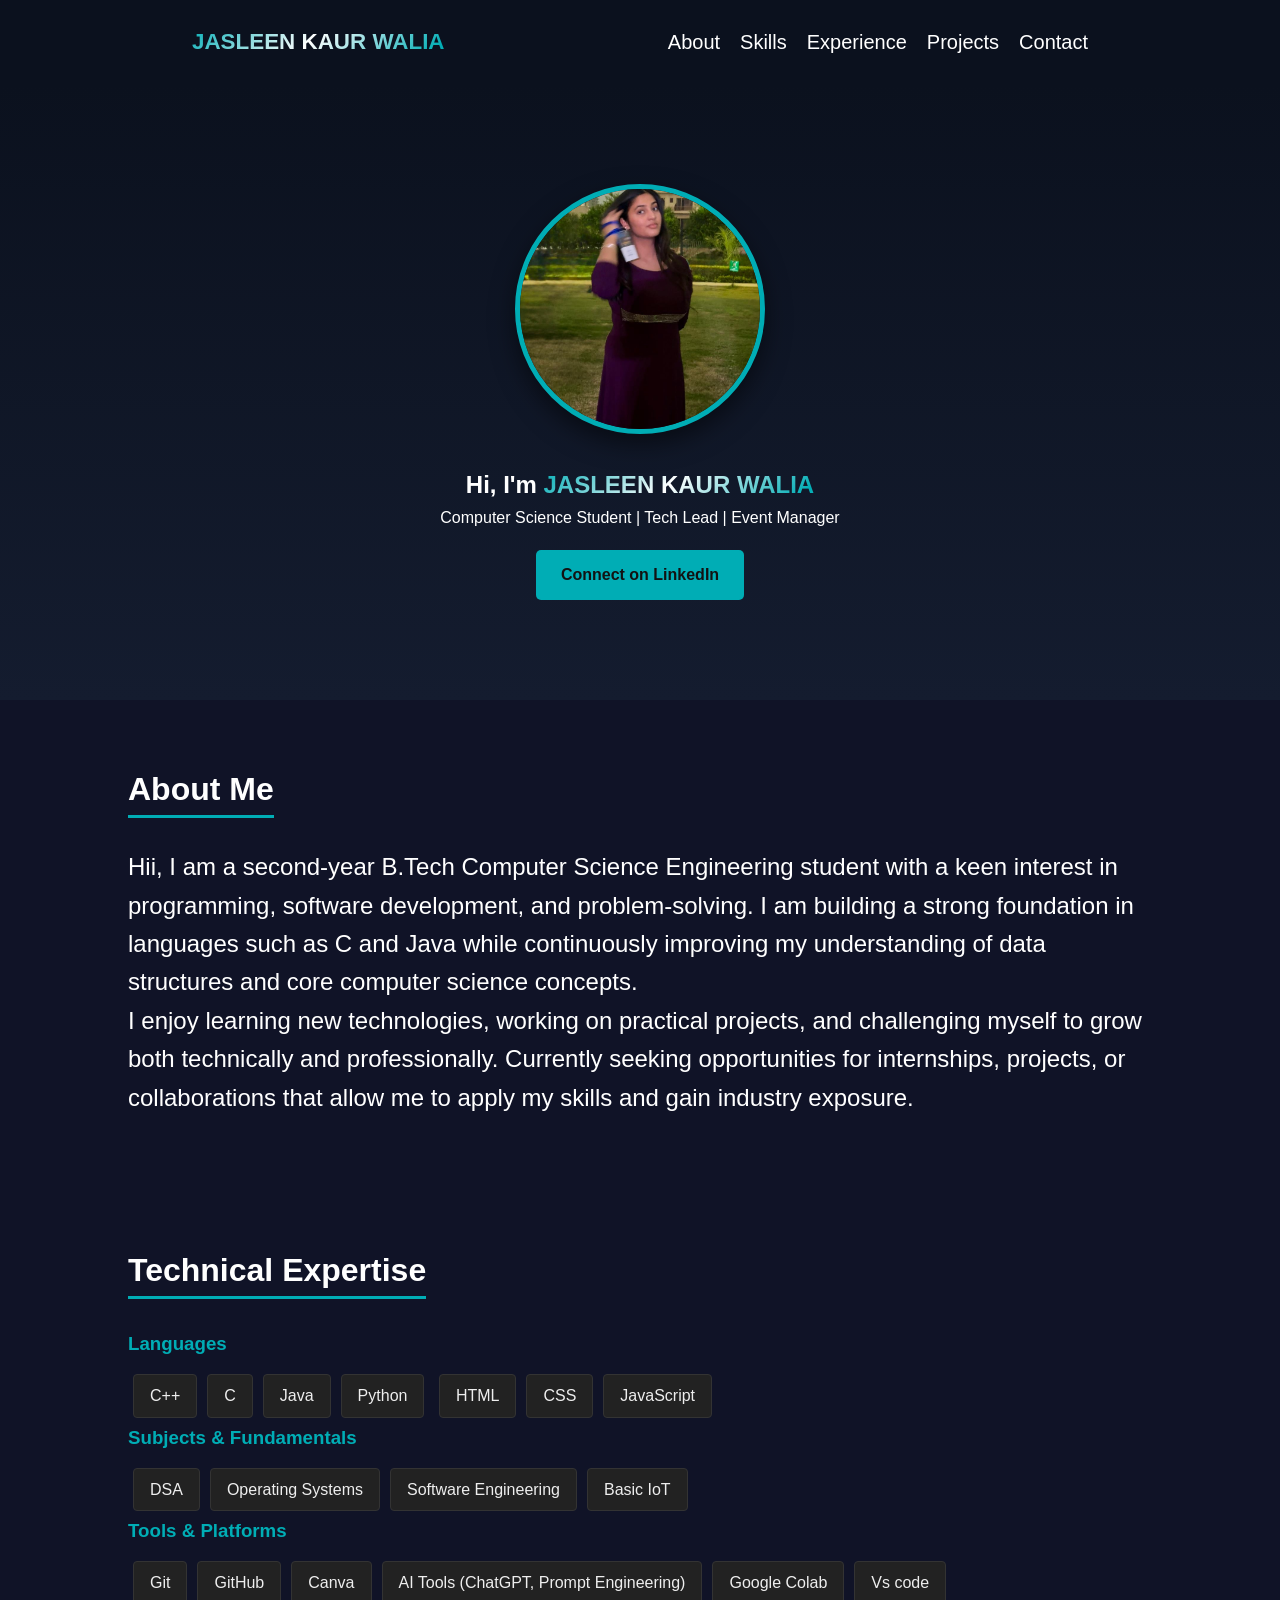
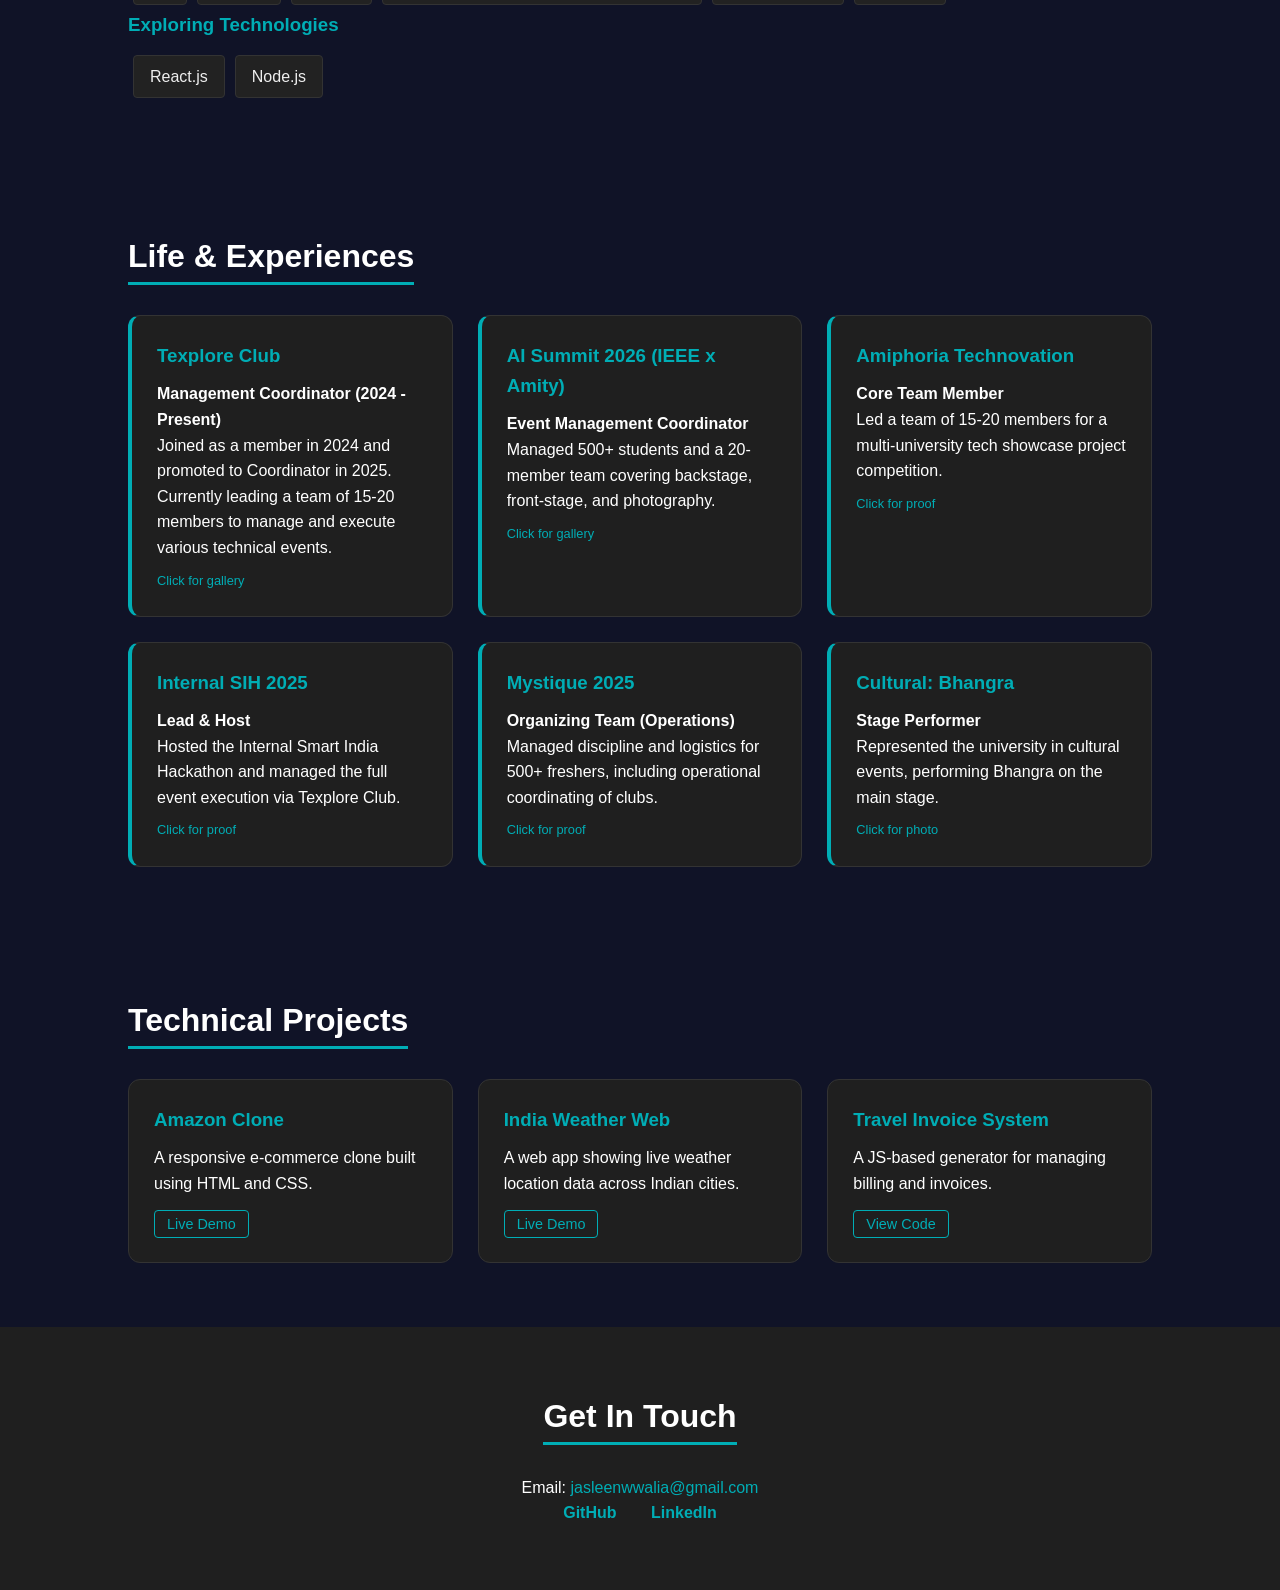
==== index.html @ 43ab3862 "Rename resume.html to index.html" ====
<!DOCTYPE html>
<html lang="en">
<head>
    <meta charset="UTF-8">
    <meta name="viewport" content="width=device-width, initial-scale=1.0">
    <title>Jasleen Kaur Walia | Portfolio</title>
    <link rel="stylesheet" href="resume.css">
</head>
<body>
    <header>
        <nav>
            <div class="logo">
                <span class="animate-character">Jasleen Kaur Walia</span>
            </div>
            <ul>
                <li><a href="#about">About</a></li>
                <li><a href="#skills">Skills</a></li>
                <li><a href="#experience">Experience</a></li>
                <li><a href="#projects">Projects</a></li>
                <li><a href="#contact">Contact</a></li>
            </ul>
        </nav>
    </header>

    <section id="hero">
        <img src="me .jpg" alt="Jasleen's Photo" class="profile-img">
        <h1>Hi, I'm <span class="animate-character">Jasleen Kaur Walia</span></h1>
        <p>Computer Science Student | Tech Lead | Event Manager</p>
        <div class="hero-btns">
            <a href="https://www.linkedin.com/in/jasleen-kwalia154" target="_blank" class="btn-primary">Connect on LinkedIn</a>
        </div>
    </section>

    <section id="about">
        <h2>About Me</h2>
        <div class="aboutme">
            <p>Hii, I am a second-year B.Tech Computer Science Engineering student with a keen interest in programming, software development, and problem-solving. I am building a strong foundation in languages such as C and Java while continuously improving my understanding of data structures and core computer science concepts.</p>
            <p>I enjoy learning new technologies, working on practical projects, and challenging myself to grow both technically and professionally. Currently seeking opportunities for internships, projects, or collaborations that allow me to apply my skills and gain industry exposure.</p>
        </div>
    </section>

    <section id="skills">
        <h2>Technical Expertise</h2>
        <h3>Languages</h3>
        <div class="skill-list">
            <span>C++</span><span>C</span><span>Java</span><span>Python</span>
            <span>HTML</span><span>CSS</span><span>JavaScript</span>
        </div>
        <h3>Subjects & Fundamentals</h3>
        <div class="skill-list">
            <span>DSA</span><span>Operating Systems</span><span>Software Engineering</span><span>Basic IoT</span>
        </div>
        <h3>Tools & Platforms</h3>
        <div class="skill-list">
            <span>Git</span><span>GitHub</span><span>Canva</span><span>AI Tools (ChatGPT, Prompt Engineering)</span><span>Google Colab</span><span>Vs code</span>
        </div>
        <div class="skill-list">
        <h3>Exploring Technologies</h3>
        <span>React.js</span><span>Node.js</span>
        </div>
    </section>

    <section id="experience">
        <h2>Life & Experiences</h2>
        <div class="project-grid">
            <div class="project-card experience-item" onclick="openGallery(['texplore.jpg'], 'Texplore Management Coordinator')">
                <h3>Texplore Club</h3>
                <p><strong>Management Coordinator (2024 - Present)</strong></p>
                <p>Joined as a member in 2024 and promoted to Coordinator in 2025. Currently leading a team of 15-20 members to manage and execute various technical events.</p>
                <span class="click-hint">Click for gallery</span>
            </div>

            <div class="project-card experience-item" onclick="openGallery(['AISUMBMIT1.jpg', 'AISUBMIT2.jpg'], 'AI Summit 2026')">
                <h3>AI Summit 2026 (IEEE x Amity)</h3>
                <p><strong>Event Management Coordinator</strong></p>
                <p>Managed 500+ students and a 20-member team covering backstage, front-stage, and photography.</p>
                <span class="click-hint">Click for gallery</span>
            </div>

            <div class="project-card experience-item" onclick="openGallery(['technovation1.jpg','technovation2.jpg','technovation3.jpg'], 'Amiphoria Core Team')">
                <h3>Amiphoria Technovation</h3>
                <p><strong>Core Team Member</strong></p>
                <p>Led a team of 15-20 members for a multi-university tech showcase project competition.</p>
                <span class="click-hint">Click for proof</span>
            </div>

            <div class="project-card experience-item" onclick="openGallery(['sih1.jpg','sih2.jpg','sih3.jpg'], 'SIH 2025 Host')">
                <h3>Internal SIH 2025</h3>
                <p><strong>Lead & Host</strong></p>
                <p>Hosted the Internal Smart India Hackathon and managed the full event execution via Texplore Club.</p>
                <span class="click-hint">Click for proof</span>
            </div>

            <div class="project-card experience-item" onclick="openGallery(['fresher1.jpg'], 'Mystique 2025 Operations')">
                <h3>Mystique 2025</h3>
                <p><strong>Organizing Team (Operations)</strong></p>
                <p>Managed discipline and logistics for 500+ freshers, including operational coordinating of clubs.</p>
                <span class="click-hint">Click for proof</span>
            </div>

            <div class="project-card experience-item" onclick="openGallery(['bhangra.jpg'], 'Bhangra Performance')">
                <h3>Cultural: Bhangra</h3>
                <p><strong>Stage Performer</strong></p>
                <p>Represented the university in cultural events, performing Bhangra on the main stage.</p>
                <span class="click-hint">Click for photo</span>
            </div>
        </div>
    </section>

    <section id="projects">
        <h2>Technical Projects</h2>
        <div class="project-grid">
            <div class="project-card">
                <h3>Amazon Clone</h3>
                <p>A responsive e-commerce clone built using HTML and CSS.</p>
                <div class="project-links">
                    <a href="https://jaszyw154.github.io/amazoneclone/" target="_blank">Live Demo</a>
                </div>
            </div>
            <div class="project-card">
                <h3>India Weather Web</h3>
                <p>A web app showing live weather location data across Indian cities.</p>
                <div class="project-links">
                    <a href="https://jaszyw154.github.io/weatherweb/" target="_blank">Live Demo</a>
                </div>
            </div>
            <div class="project-card">
                <h3>Travel Invoice System</h3>
                <p>A JS-based generator for managing billing and invoices.</p>
                <div class="project-links">
                    <a href="https://github.com/jaszyw154" target="_blank">View Code</a>
                </div>
            </div>
        </div>
    </section>

    <footer id="contact">
    <h2>Get In Touch</h2>
    <p>Email: <a href="mailto:jasleenwwalia@gmail.com" style="color: #00adb5; text-decoration: none;">jasleenwwalia@gmail.com</a></p>
    <div class="socials">
        <a href="https://github.com/jaszyw154" target="_blank">GitHub</a>
        <a href="https://www.linkedin.com/in/jasleen-kwalia154" target="_blank">LinkedIn</a>
    </div>
</footer>

    <div id="imageModal" class="modal">
        <span class="close" onclick="closeModal()">&times;</span>
        <div class="modal-container">
            <button class="prev" onclick="changeImage(-1)">&#10094;</button>
            <img class="modal-content" id="modalImg">
            <button class="next" onclick="changeImage(1)">&#10095;</button>
        </div>
        <div id="caption"></div>
    </div>

    <script src="resume.js"></script>
</body>
</html>
---- resume.css ----
* {
    margin: 0;
    padding: 0;
    box-sizing: border-box;
    font-family: 'Segoe UI', Tahoma, Geneva, Verdana, sans-serif;
}

body {
    background-color: #101327;
    color: #ffffff;
    line-height: 1.6;
    scroll-behavior: smooth;
}

nav {
    font-size: 1.25rem ;
    display: flex;
    justify-content: space-between;
    align-items: center;
    padding: 1.5rem 15%; /* Moves name in from the left */
    background-color: #0b111e; /* Matches the body exactly */
    position: sticky;
    top: 0;
    z-index: 1000;
}

.animate-character {
    text-transform: uppercase;
    background-image: linear-gradient(
        -225deg,
        #00adb5 0%,   /* Your Cyan */
        #ffffff 25%,  /* White */
        #00adb5 50%,  /* Cyan */
        #ffffff 75%,  /* White */
        #00adb5 100%  /* Cyan */
    );
    background-size: 200% auto;
    background-clip: text;
    -webkit-background-clip: text;
    -webkit-text-fill-color: transparent;
    display: inline-block;
    animation: textclip 3s linear infinite;
    font-weight: 800;
}

@keyframes textclip {
    to {
        background-position: 200% center;
    }
}
.logo {
    font-size: 1.4rem;
    font-weight: bold;
    color: #00adb5;
}

nav ul {
    display: flex;
    list-style: none;
}

nav ul li { margin-left: 20px; }
nav ul li a {
    color: white;
    text-decoration: none;
    transition: 0.3s;
}
nav ul li a:hover { color: #00adb5; }

section { padding: 4rem 10%; }

#hero {
    text-align: center;
    padding: 100px 10%;
    /* We change the old gradient to match the new blue */
    background: linear-gradient(180deg, #0b111e 0%, #141c2f 100%);
}
.profile-img {
    width: 250px;       /* Increased from 180px */
    height: 250px;      /* Increased from 180px */
    border-radius: 50%; /* Keeps it circular */
    border: 5px solid #00adb5; /* Slightly thicker border for balance */
    object-fit: cover; /* Ensures the photo doesn't stretch */
    margin-bottom: 25px; /* Added more space below the photo */
    box-shadow: 0 10px 25px rgba(0,0,0,0.5); /* Stronger shadow for the larger image */
    transition: transform 0.3s ease; /* Smooth transition when hovering */
}

.aboutme{
font-size: 1.5rem;
}

/* Subtle effect when you hover over your photo */
.profile-img:hover {
    transform: scale(1.03); /* Lifts the photo slightly */
}

.btn-primary {
    display: inline-block;
    background-color: #00adb5;
    color: #121212;
    padding: 12px 25px;
    border-radius: 5px;
    text-decoration: none;
    font-weight: bold;
    transition: 0.3s;
    margin-top: 20px;
}

.btn-primary:hover {
    background-color: #007c82;
    transform: scale(1.05);
}

h2 {
    border-bottom: 3px solid #00adb5;
    display: inline-block;
    margin-bottom: 30px;
    font-size: 2rem;
}

h3 { color: #00adb5; margin-bottom: 10px; }

/* Restored Hover Effect for Technical Skills */
.skill-list span {
    background: #222;
    border: 1px solid #333;
    color: #eeeeee;
    padding: 8px 16px;
    border-radius: 4px;
    margin: 5px;
    display: inline-block;
    transition: all 0.3s ease; /* Smooth transition for the hover */
}

.skill-list span:hover {
    background: #00adb5;   /* The cyan color */
    color: #121212;        /* Dark text for contrast */
    border-color: #00adb5;
    transform: translateY(-3px); /* Lifts the skill up slightly */
    box-shadow: 0 4px 10px rgba(0, 173, 181, 0.3); /* Adds a subtle glow */
    cursor: default;
}

.project-grid {
    display: grid;
    grid-template-columns: repeat(auto-fit, minmax(280px, 1fr));
    gap: 25px;
}

.project-card {
    background: #1f1f1f;
    padding: 25px;
    border-radius: 12px;
    border: 1px solid #333;
    transition: 0.3s;
}

.project-card:hover {
    border-color: #00adb5;
    transform: translateY(-5px);
}

.experience-item { cursor: pointer; border-left: 4px solid #00adb5; }
.click-hint { font-size: 0.8rem; color: #00adb5; display: block; margin-top: 10px; }

.project-links { margin-top: 15px; }
.project-links a {
    color: #00adb5;
    text-decoration: none;
    border: 1px solid #00adb5;
    padding: 5px 12px;
    border-radius: 4px;
    font-size: 0.9rem;
}

/* Modal */
.modal {
    display: none;
    position: fixed;
    z-index: 2000;
    padding-top: 80px;
    left: 0; top: 0; width: 100%; height: 100%;
    background-color: rgba(0,0,0,0.9);
}
.modal-content {
    margin: auto;
    display: block;
    max-width: 80%;
    max-height: 75vh;
    border-radius: 10px;
}
#caption { text-align: center; color: #ccc; padding: 15px; }
.close {
    position: absolute; top: 30px; right: 35px;
    color: #fff; font-size: 40px; cursor: pointer;
}

footer {
    text-align: center;
    padding: 4rem;
    background: #1f1f1f;
}

.socials a {
    color: #00adb5;
    text-decoration: none;
    margin: 0 15px;
    font-weight: bold;
}
/* Style for Navigation Buttons in Gallery */
.prev, .next {
    cursor: pointer;
    position: absolute;
    top: 50%;
    width: auto;
    padding: 16px;
    margin-top: -50px;
    color: white;
    font-weight: bold;
    font-size: 24px;
    transition: 0.6s ease;
    border-radius: 3px;
    user-select: none;
    background-color: rgba(0, 173, 181, 0.3);
    border: none;
}

.next { right: 5%; }
.prev { left: 5%; }

.prev:hover, .next:hover {
    background-color: #00adb5;
}

.modal-container {
    display: flex;
    justify-content: center;
    align-items: center;
    position: relative;
    height: 100%;
}
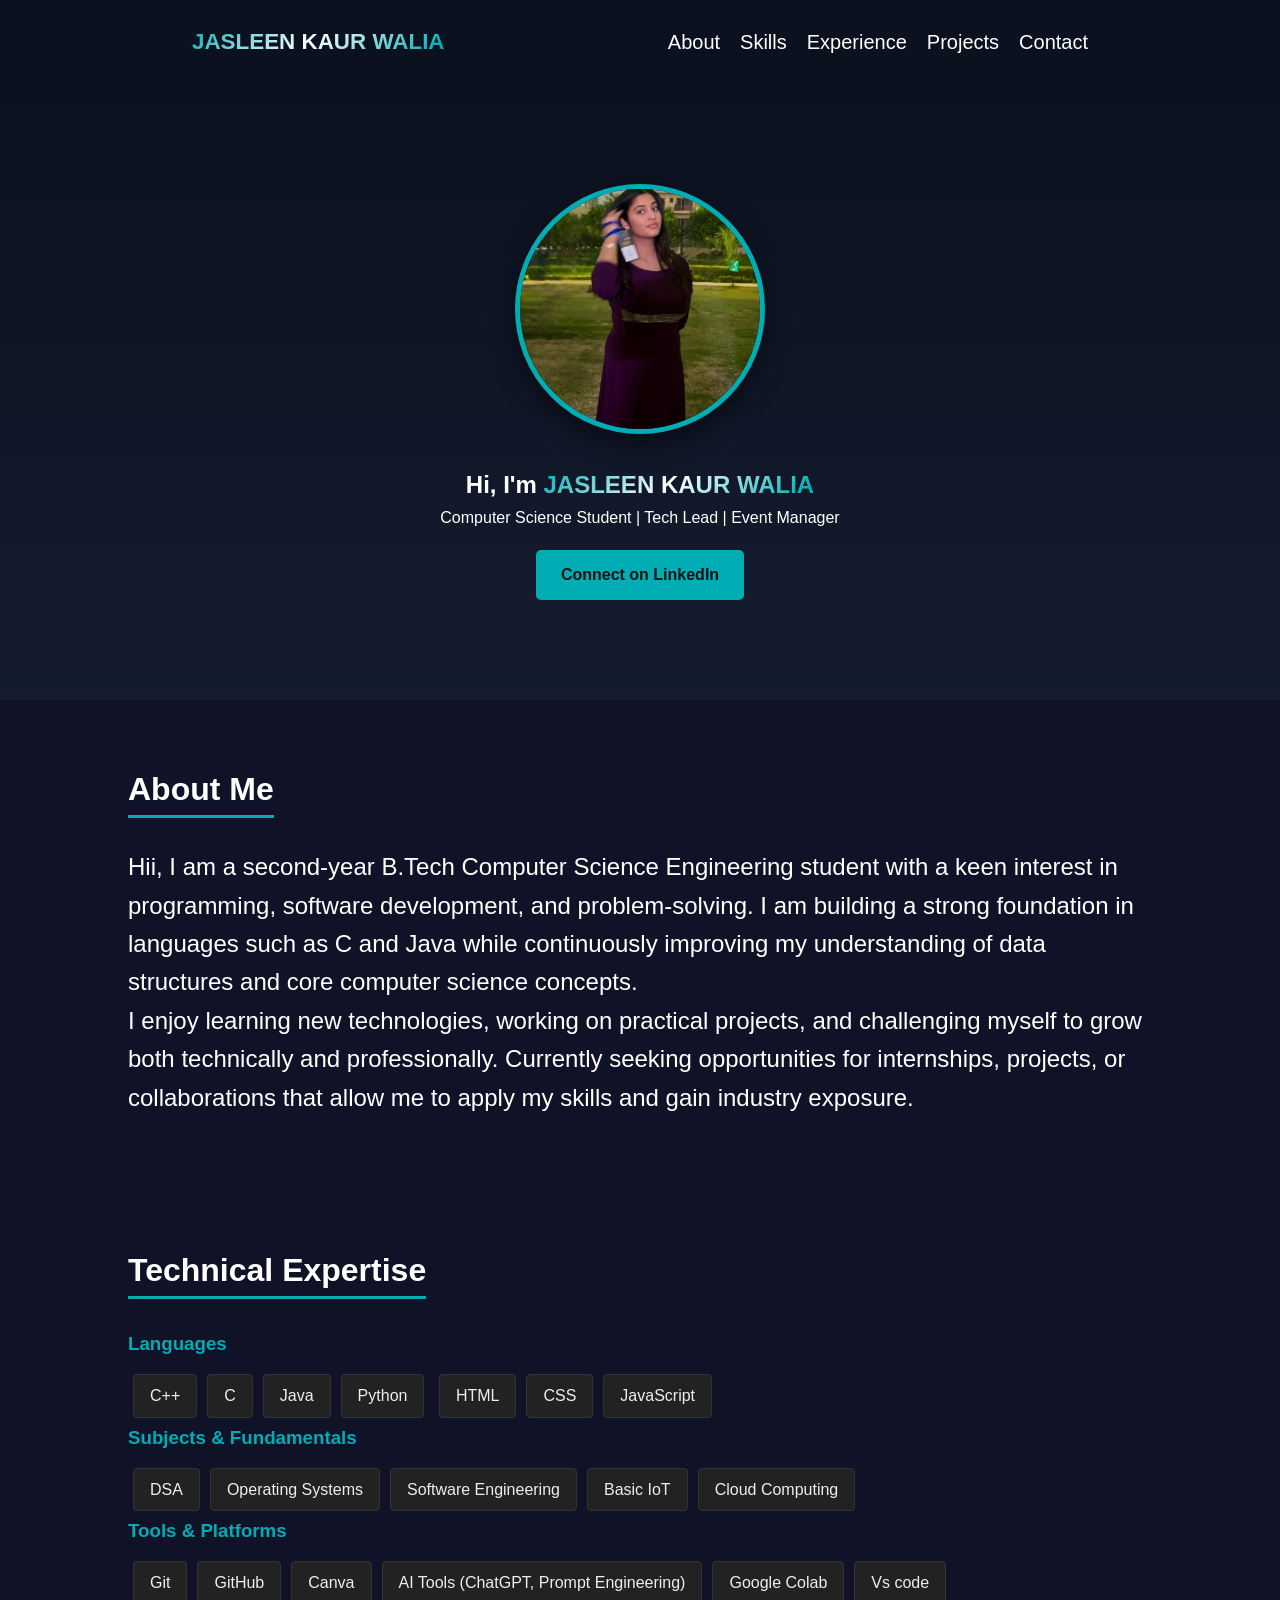
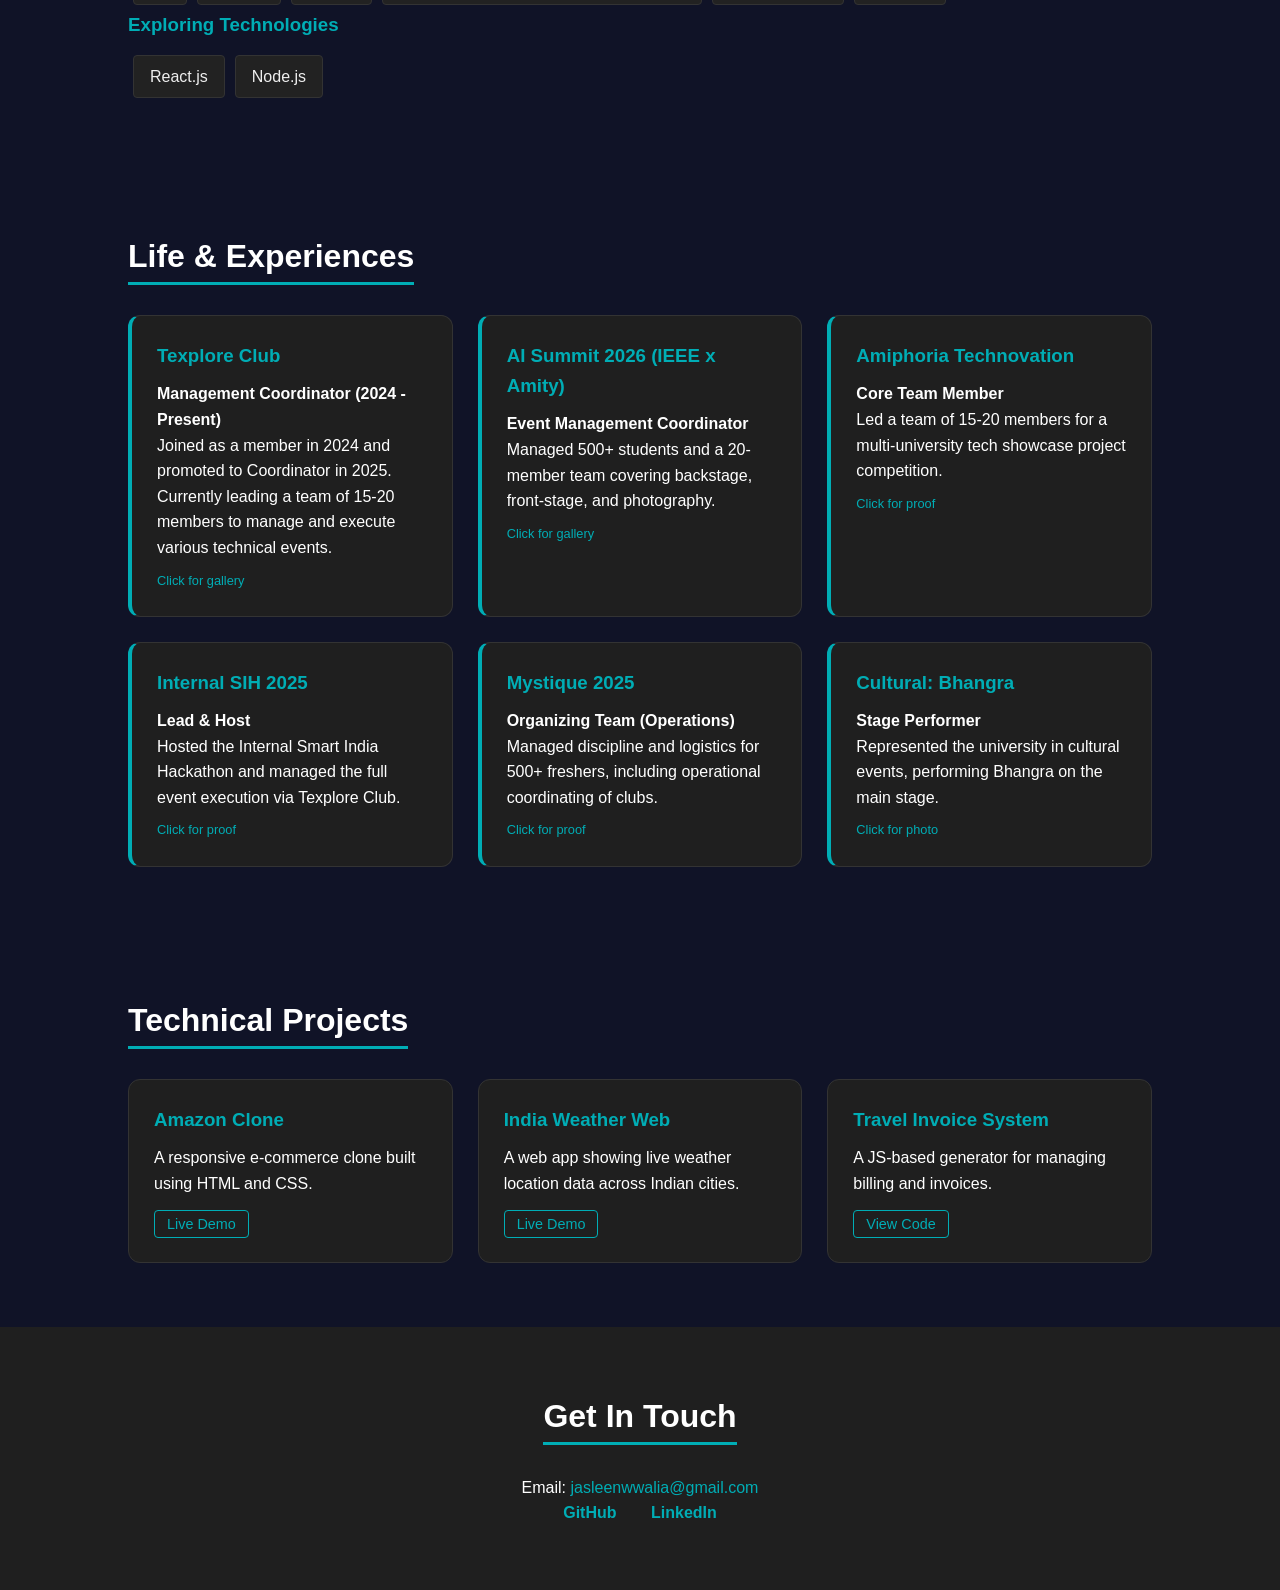
==== commit 00ea7635: "Update index.html added cloud computing" ====
--- a/index.html
+++ b/index.html
@@ -48,7 +48,7 @@
         </div>
         <h3>Subjects & Fundamentals</h3>
         <div class="skill-list">
-            <span>DSA</span><span>Operating Systems</span><span>Software Engineering</span><span>Basic IoT</span>
+            <span>DSA</span><span>Operating Systems</span><span>Software Engineering</span><span>Basic IoT</span><span>Cloud Computing</span>
         </div>
         <h3>Tools & Platforms</h3>
         <div class="skill-list">
